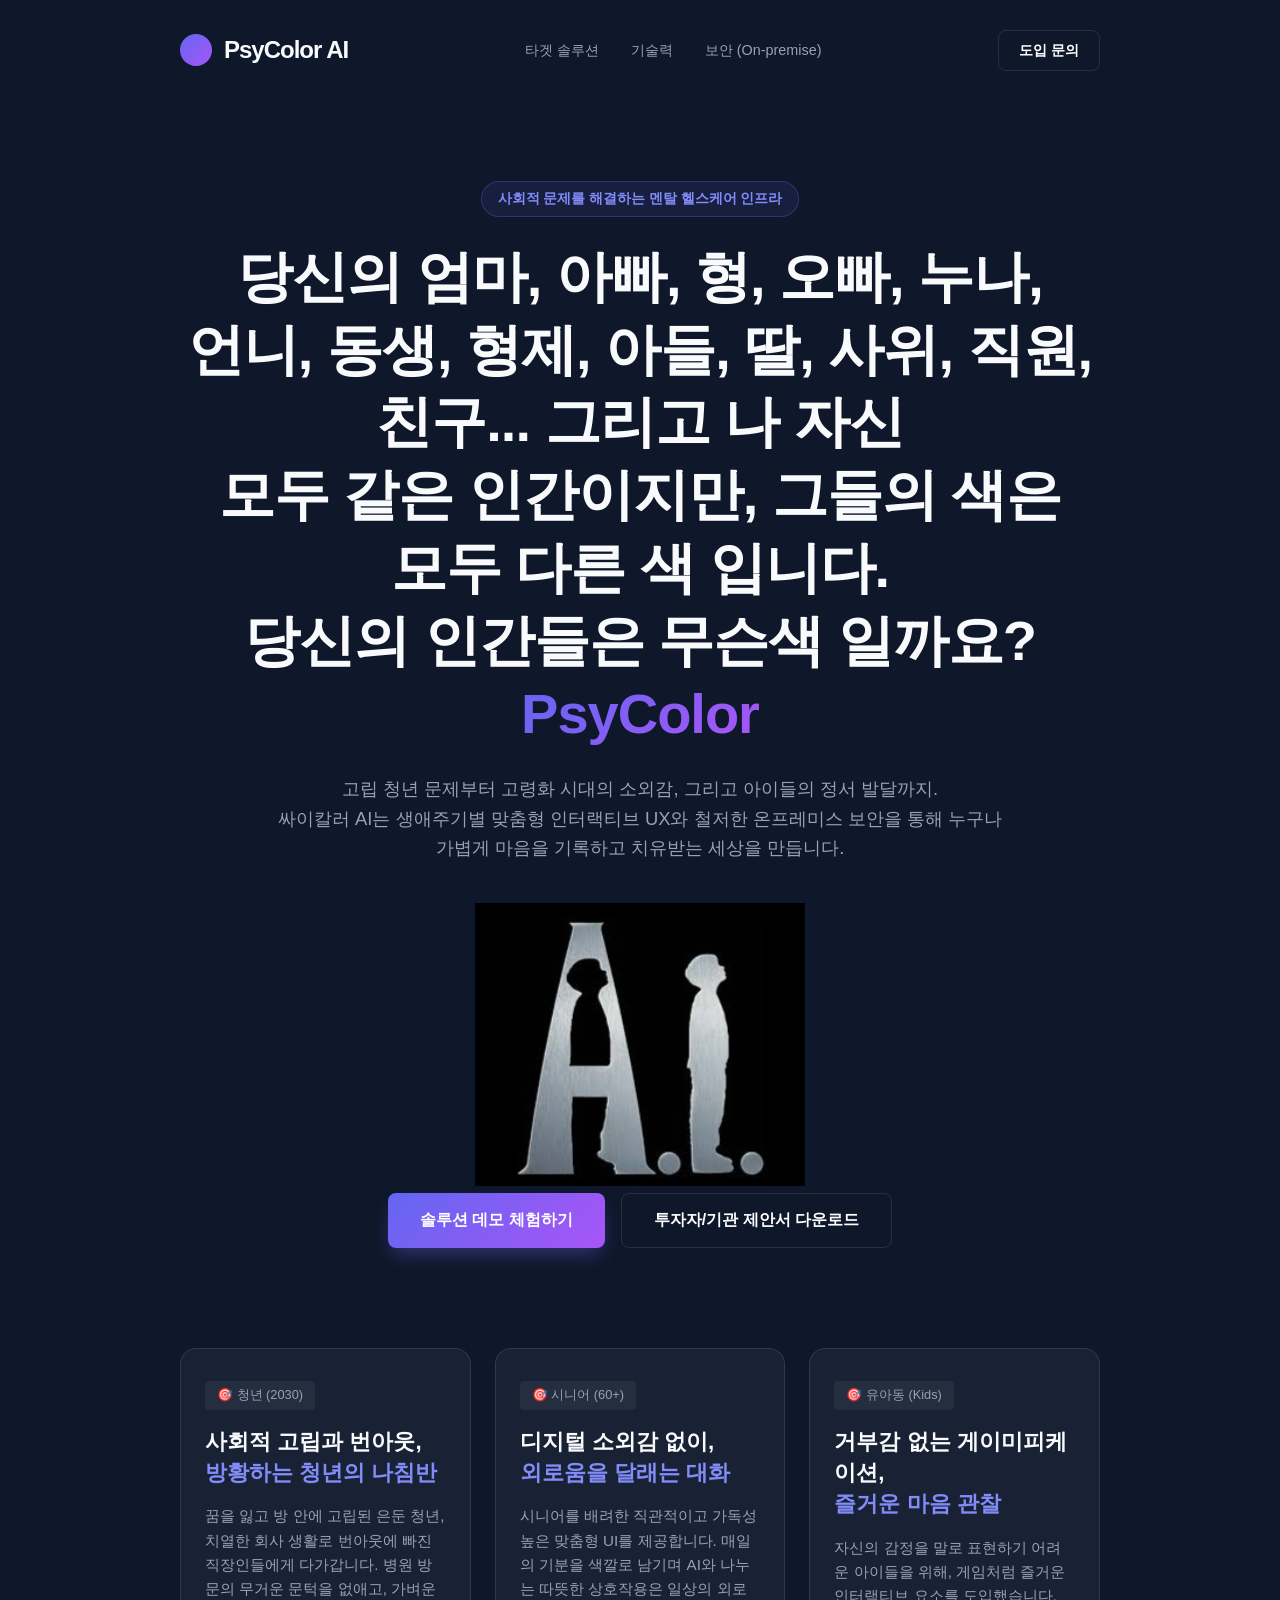
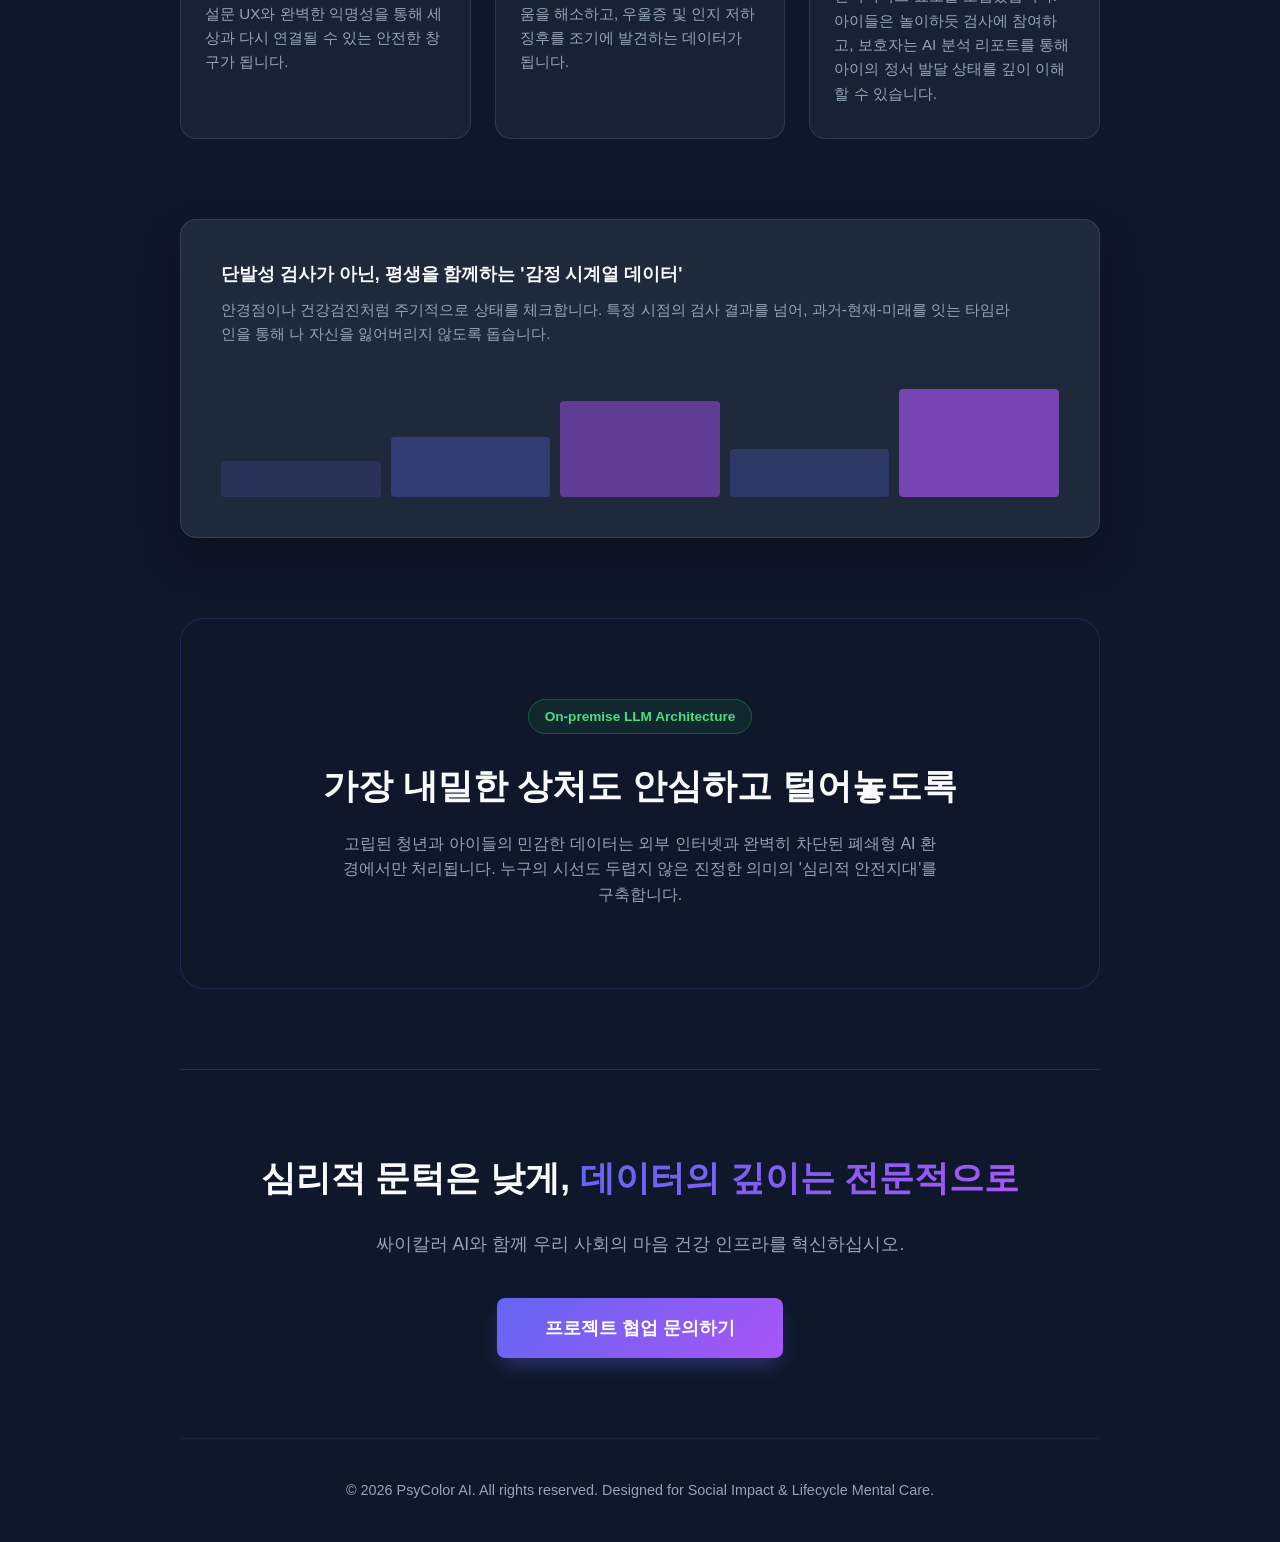
==== index.html @ fd4e789d "init page" ====
<!DOCTYPE html>
<html lang="ko">
<head>
    <meta charset="UTF-8">
    <meta name="viewport" content="width=device-width, initial-scale=1.0">
    <title>싸이칼러 AI (PsyColor AI) - 생애주기 맞춤형 마음 건강 솔루션</title>
    <link rel="stylesheet" href="css/psycolor_landing_mockup_v3.css">
</head>
<body>
    <div class="container">
        <!-- Header -->
        <header>
            <div class="logo">
                <div class="logo-icon"></div>
                PsyColor AI
            </div>
            <div class="nav-links">
                <span>타겟 솔루션</span>
                <span>기술력</span>
                <span>보안 (On-premise)</span>
            </div>
            <button class="btn btn-secondary" style="padding: 10px 20px; font-size: 0.9rem;">도입 문의</button>
        </header>

        <!-- Hero Section -->
        <section class="hero">
            <div class="badge">사회적 문제를 해결하는 멘탈 헬스케어 인프라</div>
            <h1>
                당신의 엄마, 아빠, 형, 오빠, 누나, 언니, 동생, 형제, 아들, 딸, 사위, 직원, 친구... 그리고 나 자신<br>
                모두 같은 인간이지만, 그들의 색은 모두 다른 색 입니다.<br>
                당신의 인간들은 무슨색 일까요?<br>
                <span class="gradient-text">PsyColor</span>
            </h1>
            <p class="sub-copy">
                고립 청년 문제부터 고령화 시대의 소외감, 그리고 아이들의 정서 발달까지.<br>
                싸이칼러 AI는 생애주기별 맞춤형 인터랙티브 UX와 철저한 온프레미스 보안을 통해 누구나 가볍게 마음을 기록하고 치유받는 세상을 만듭니다.
            </p>
            <img src="images/ai_image.jpeg" alt="PsyColor AI" class="hero-image">
            <div class="cta-group">
                <button class="btn btn-primary">솔루션 데모 체험하기</button>
                <button class="btn btn-secondary">투자자/기관 제안서 다운로드</button>
            </div>
        </section>

        <!-- Target Audiences Section (3 Pillars) -->
        <section class="features-grid">
            <div class="feature-card">
                <div class="target-tag">🎯 청년 (2030)</div>
                <h3>사회적 고립과 번아웃,<br><span style="color: var(--accent);">방황하는 청년의 나침반</span></h3>
                <p>꿈을 잃고 방 안에 고립된 은둔 청년, 치열한 회사 생활로 번아웃에 빠진 직장인들에게 다가갑니다. 병원 방문의 무거운 문턱을 없애고, 가벼운 설문 UX와 완벽한 익명성을 통해 세상과 다시 연결될 수 있는 안전한 창구가 됩니다.</p>
            </div>
            <div class="feature-card">
                <div class="target-tag">🎯 시니어 (60+)</div>
                <h3>디지털 소외감 없이,<br><span style="color: var(--accent);">외로움을 달래는 대화</span></h3>
                <p>시니어를 배려한 직관적이고 가독성 높은 맞춤형 UI를 제공합니다. 매일의 기분을 색깔로 남기며 AI와 나누는 따뜻한 상호작용은 일상의 외로움을 해소하고, 우울증 및 인지 저하 징후를 조기에 발견하는 데이터가 됩니다.</p>
            </div>
            <div class="feature-card">
                <div class="target-tag">🎯 유아동 (Kids)</div>
                <h3>거부감 없는 게이미피케이션,<br><span style="color: var(--accent);">즐거운 마음 관찰</span></h3>
                <p>자신의 감정을 말로 표현하기 어려운 아이들을 위해, 게임처럼 즐거운 인터랙티브 요소를 도입했습니다. 아이들은 놀이하듯 검사에 참여하고, 보호자는 AI 분석 리포트를 통해 아이의 정서 발달 상태를 깊이 이해할 수 있습니다.</p>
            </div>
        </section>

        <!-- Data/Tracking Banner -->
        <div class="dashboard-mockup">
            <div style="text-align: left; font-size: 1.1rem; font-weight: bold; margin-bottom: 10px;">
                단발성 검사가 아닌, 평생을 함께하는 '감정 시계열 데이터'
            </div>
            <p style="color: var(--text-dim); font-size: 0.95rem; margin-bottom: 30px; max-width: 800px;">
                안경점이나 건강검진처럼 주기적으로 상태를 체크합니다. 특정 시점의 검사 결과를 넘어, 과거-현재-미래를 잇는 타임라인을 통해 나 자신을 잃어버리지 않도록 돕습니다.
            </p>
            <div style="display: flex; gap: 10px; align-items: flex-end; height: 120px; opacity: 0.8;">
                <div style="width: 100%; background: rgba(99,102,241,0.2); height: 30%; border-radius: 4px;"></div>
                <div style="width: 100%; background: rgba(99,102,241,0.4); height: 50%; border-radius: 4px;"></div>
                <div style="width: 100%; background: rgba(168,85,247,0.6); height: 80%; border-radius: 4px;"></div>
                <div style="width: 100%; background: rgba(99,102,241,0.3); height: 40%; border-radius: 4px;"></div>
                <div style="width: 100%; background: rgba(168,85,247,0.8); height: 90%; border-radius: 4px;"></div>
            </div>
        </div>

        <!-- Security Highlight -->
        <section class="security-banner">
            <div class="badge" style="background: rgba(34, 197, 94, 0.1); border-color: rgba(34, 197, 94, 0.3); color: #4ade80;">On-premise LLM Architecture</div>
            <h2>가장 내밀한 상처도 안심하고 털어놓도록</h2>
            <p style="color: var(--text-dim); max-width: 600px; margin: 0 auto;">
                고립된 청년과 아이들의 민감한 데이터는 외부 인터넷과 완벽히 차단된 폐쇄형 AI 환경에서만 처리됩니다. 
                누구의 시선도 두렵지 않은 진정한 의미의 '심리적 안전지대'를 구축합니다.
            </p>
        </section>

        <!-- Bottom CTA -->
        <section class="footer-cta">
            <h2>심리적 문턱은 낮게, <span class="gradient-text">데이터의 깊이는 전문적으로</span></h2>
            <p style="color: var(--text-dim); margin-bottom: 40px; font-size: 1.1rem;">싸이칼러 AI와 함께 우리 사회의 마음 건강 인프라를 혁신하십시오.</p>
            <button class="btn btn-primary" style="padding: 18px 48px; font-size: 1.1rem;">프로젝트 협업 문의하기</button>
        </section>

        <!-- Footer -->
        <footer>
            &copy; 2026 PsyColor AI. All rights reserved. Designed for Social Impact & Lifecycle Mental Care.
        </footer>
    </div>
</body>
</html>
---- css/psycolor_landing_mockup_v3.css ----
/* Base Variables & Reset */
:root {
    --bg-color: #0f172a;
    --surface-color: #1e293b;
    --primary-gradient: linear-gradient(135deg, #6366f1 0%, #a855f7 100%);
    --text-main: #f8fafc;
    --text-dim: #94a3b8;
    --accent: #818cf8;
    --glass-bg: rgba(30, 41, 59, 0.7);
    --glass-border: rgba(255, 255, 255, 0.1);
}

* {
    margin: 0;
    padding: 0;
    box-sizing: border-box;
    font-family: 'Pretendard', -apple-system, BlinkMacSystemFont, 'Segoe UI', Roboto, sans-serif;
}

body {
    background-color: var(--bg-color);
    color: var(--text-main);
    line-height: 1.6;
    -webkit-font-smoothing: antialiased;
}

.container {
    width: 100%;
    max-width: 1000px;
    margin: 0 auto;
    padding: 0 40px;
}

/* Navigation */
header {
    padding: 30px 0;
    display: flex;
    justify-content: space-between;
    align-items: center;
}

.logo {
    font-size: 1.5rem;
    font-weight: 800;
    letter-spacing: -1px;
    display: flex;
    align-items: center;
}

.logo-icon {
    width: 32px;
    height: 32px;
    background: var(--primary-gradient);
    border-radius: 50%;
    margin-right: 12px;
}

.nav-links {
    display: flex;
    gap: 32px;
    font-size: 0.9rem;
    font-weight: 500;
    color: var(--text-dim);
}

.nav-links span {
    cursor: pointer;
    transition: color 0.2s;
}

.nav-links span:hover {
    color: var(--text-main);
}

/* Hero Section */
.hero {
    padding: 80px 0 40px 0;
    text-align: center;
}

.badge {
    display: inline-block;
    padding: 6px 16px;
    background: rgba(99, 102, 241, 0.1);
    border: 1px solid rgba(99, 102, 241, 0.3);
    border-radius: 20px;
    font-size: 0.85rem;
    color: var(--accent);
    font-weight: 600;
    margin-bottom: 24px;
}

h1 {
    font-size: 3.5rem;
    font-weight: 800;
    line-height: 1.3;
    margin-bottom: 24px;
    letter-spacing: -1px;
    word-break: keep-all;
}

.gradient-text {
    background: var(--primary-gradient);
    -webkit-background-clip: text;
    -webkit-text-fill-color: transparent;
}

.sub-copy {
    font-size: 1.15rem;
    color: var(--text-dim);
    max-width: 750px;
    margin: 0 auto 40px auto;
    word-break: keep-all;
}

/* Buttons */
.cta-group {
    display: flex;
    justify-content: center;
    gap: 16px;
}

.btn {
    padding: 16px 32px;
    border-radius: 8px;
    font-weight: 700;
    font-size: 1rem;
    text-decoration: none;
    cursor: pointer;
    transition: all 0.2s ease;
}

.btn-primary {
    background: var(--primary-gradient);
    color: white;
    box-shadow: 0 10px 20px -5px rgba(99, 102, 241, 0.4);
    border: none;
}

.btn-secondary {
    background: transparent;
    border: 1px solid var(--glass-border);
    color: white;
}

/* Target Audience Section (3 Pillars replaced) */
.features-grid {
    display: grid;
    grid-template-columns: repeat(3, 1fr);
    gap: 24px;
    margin-top: 60px;
    position: relative;
    z-index: 10;
    padding-bottom: 80px;
}

.feature-card {
    background: var(--glass-bg);
    backdrop-filter: blur(12px);
    -webkit-backdrop-filter: blur(12px);
    border: 1px solid var(--glass-border);
    padding: 32px 24px;
    border-radius: 16px;
    text-align: left;
}

.target-tag {
    display: inline-block;
    padding: 4px 12px;
    background: rgba(255, 255, 255, 0.05);
    border-radius: 4px;
    font-size: 0.8rem;
    color: var(--text-dim);
    margin-bottom: 16px;
}

.feature-card h3 {
    font-size: 1.4rem;
    margin-bottom: 16px;
    color: var(--text-main);
    line-height: 1.4;
}

.feature-card p {
    font-size: 0.95rem;
    color: var(--text-dim);
    line-height: 1.6;
}

/* Timeline Dashboard Graphic */
.dashboard-mockup {
    background: var(--surface-color);
    border-radius: 16px;
    border: 1px solid var(--glass-border);
    padding: 40px;
    height: auto;
    position: relative;
    overflow: hidden;
    box-shadow: 0 20px 40px rgba(0, 0, 0, 0.3);
    margin-bottom: 80px;
}

.security-banner {
    background: linear-gradient(rgba(15, 23, 42, 0.85), rgba(15, 23, 42, 0.85)), url('https://images.unsplash.com/photo-1550751827-4bd374c3f58b?auto=format&fit=crop&q=80&w=1000');
    background-size: cover;
    background-position: center;
    padding: 80px 40px;
    border-radius: 24px;
    border: 1px solid rgba(99, 102, 241, 0.2);
    text-align: center;
    margin-bottom: 80px;
}

.security-banner h2 {
    font-size: 2.2rem;
    margin-bottom: 16px;
}

/* Footer CTA */
.footer-cta {
    padding: 80px 0;
    text-align: center;
    border-top: 1px solid var(--glass-border);
}

.footer-cta h2 {
    font-size: 2.2rem;
    margin-bottom: 24px;
}

footer {
    padding: 40px 0;
    text-align: center;
    font-size: 0.9rem;
    color: var(--text-dim);
    border-top: 1px solid rgba(255, 255, 255, 0.05);
}
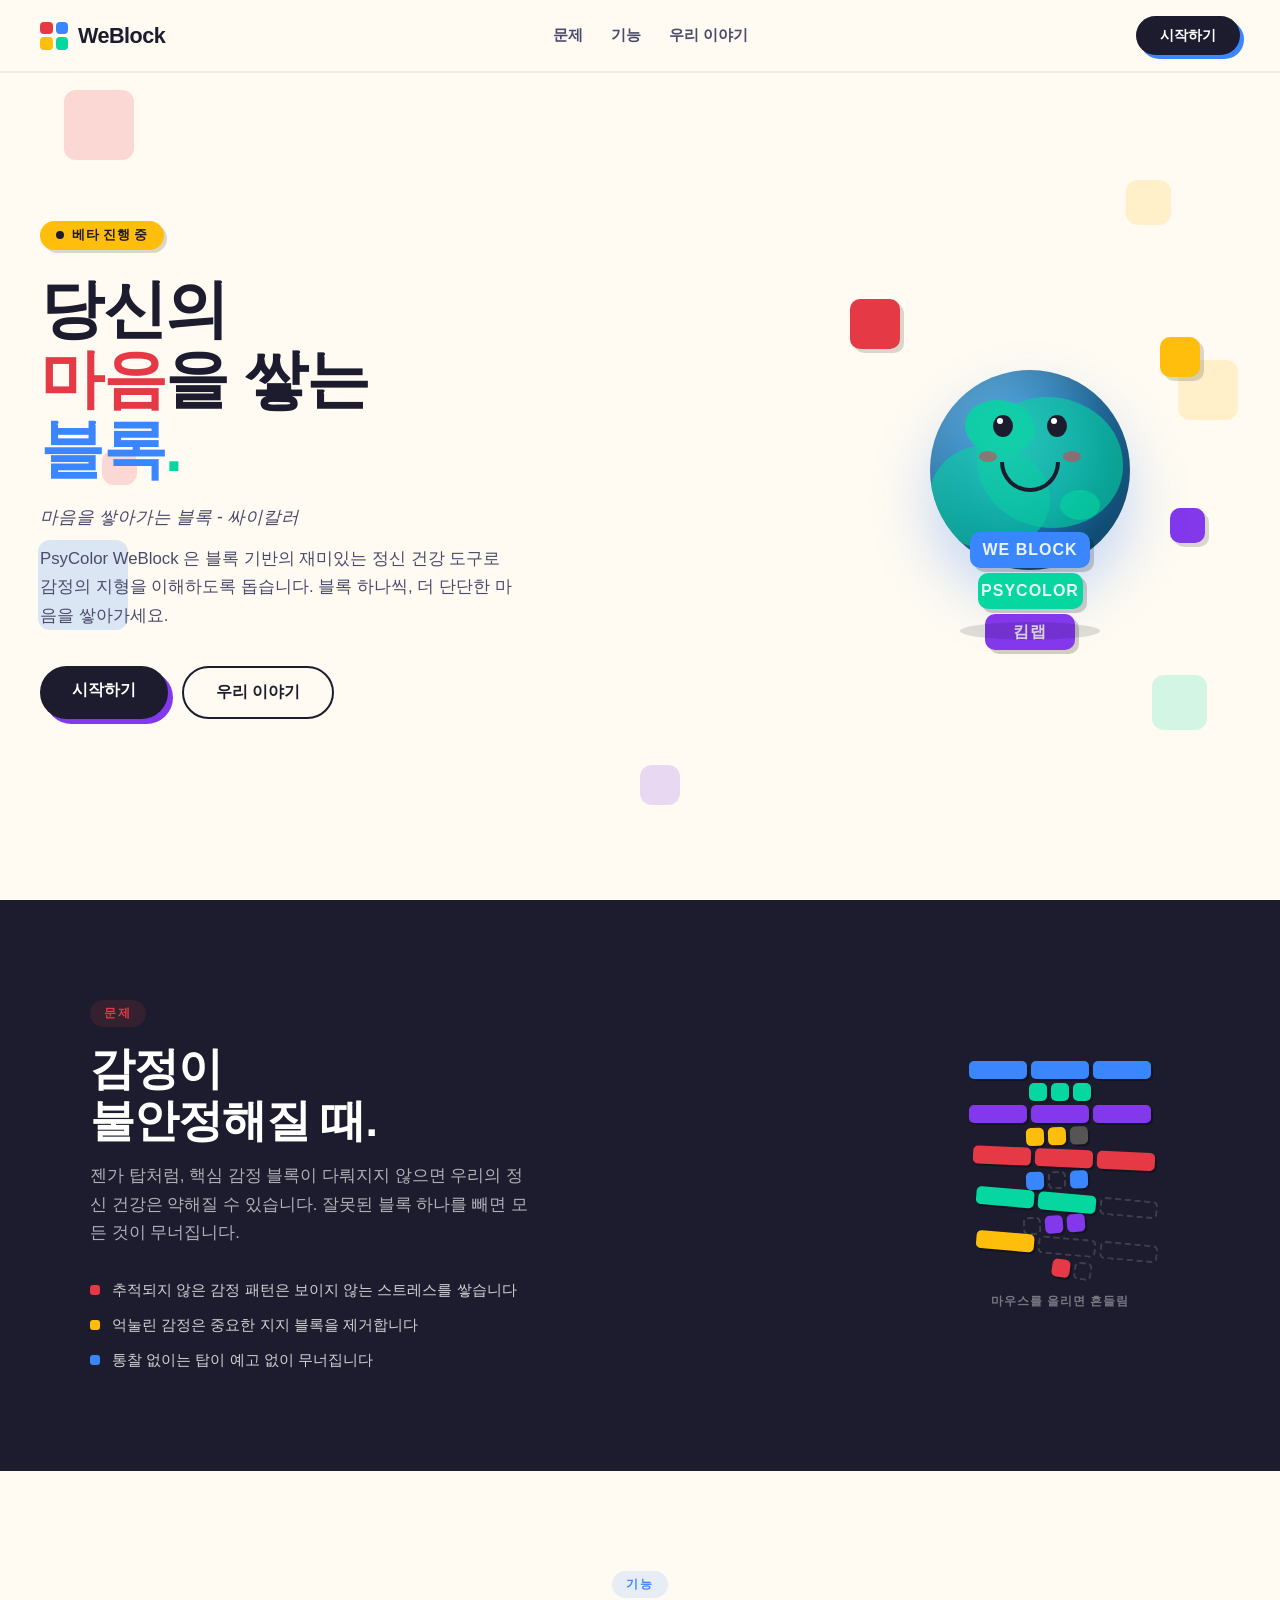
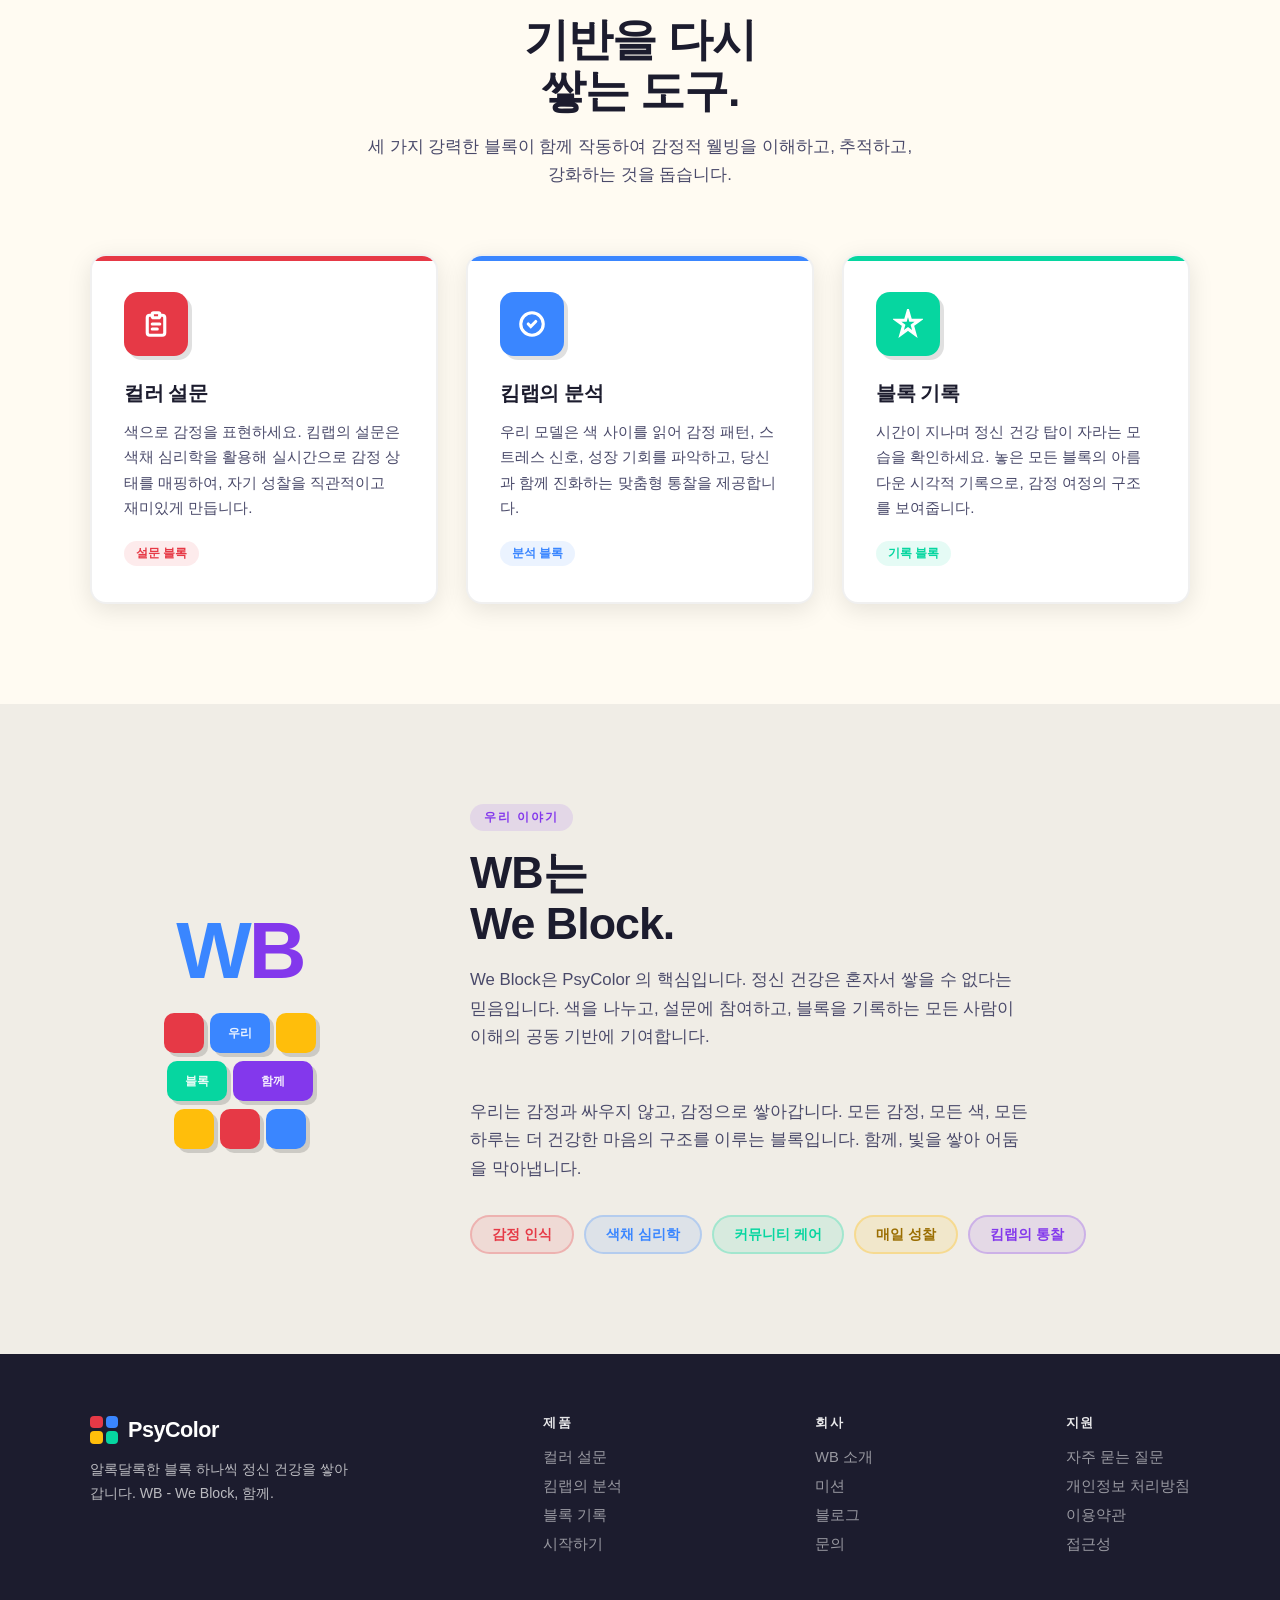
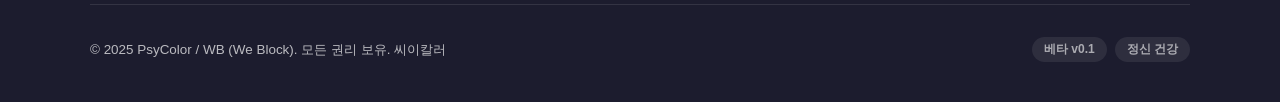
==== commit 91c12361: "first commit" ====
--- a/index.html
+++ b/index.html
@@ -1,105 +1,23 @@
-
 <!DOCTYPE html>
 <html lang="ko">
 <head>
-    <meta charset="UTF-8">
-    <meta name="viewport" content="width=device-width, initial-scale=1.0">
-    <title>싸이칼러 AI (PsyColor AI) - 생애주기 맞춤형 마음 건강 솔루션</title>
-    <link rel="stylesheet" href="css/psycolor_landing_mockup_v3.css">
+  <meta charset="UTF-8" />
+  <meta name="viewport" content="width=device-width, initial-scale=1.0" />
+  <title>WeBlock - 당신의 마음을 쌓는 블록</title>
+  <style>
+    body.loading {
+      margin: 0;
+      min-height: 100vh;
+      display: grid;
+      place-items: center;
+      font-family: 'Trebuchet MS', 'Gill Sans', 'Segoe UI', sans-serif;
+      background: #FFFBF2;
+      color: #1C1C2E;
+    }
+  </style>
 </head>
-<body>
-    <div class="container">
-        <!-- Header -->
-        <header>
-            <div class="logo">
-                <div class="logo-icon"></div>
-                PsyColor AI
-            </div>
-            <div class="nav-links">
-                <span>타겟 솔루션</span>
-                <span>기술력</span>
-                <span>보안 (On-premise)</span>
-            </div>
-            <button class="btn btn-secondary" style="padding: 10px 20px; font-size: 0.9rem;">도입 문의</button>
-        </header>
-
-        <!-- Hero Section -->
-        <section class="hero">
-            <div class="badge">사회적 문제를 해결하는 멘탈 헬스케어 인프라</div>
-            <h1>
-                당신의 엄마, 아빠, 형, 오빠, 누나, 언니, 동생, 형제, 아들, 딸, 사위, 직원, 친구... 그리고 나 자신<br>
-                모두 같은 인간이지만, 그들의 색은 모두 다른 색 입니다.<br>
-                당신의 인간들은 무슨색 일까요?<br>
-                <span class="gradient-text">PsyColor</span>
-            </h1>
-            <p class="sub-copy">
-                고립 청년 문제부터 고령화 시대의 소외감, 그리고 아이들의 정서 발달까지.<br>
-                싸이칼러 AI는 생애주기별 맞춤형 인터랙티브 UX와 철저한 온프레미스 보안을 통해 누구나 가볍게 마음을 기록하고 치유받는 세상을 만듭니다.
-            </p>
-            <img src="images/ai_image.jpeg" alt="PsyColor AI" class="hero-image">
-            <div class="cta-group">
-                <button class="btn btn-primary">솔루션 데모 체험하기</button>
-                <button class="btn btn-secondary">투자자/기관 제안서 다운로드</button>
-            </div>
-        </section>
-
-        <!-- Target Audiences Section (3 Pillars) -->
-        <section class="features-grid">
-            <div class="feature-card">
-                <div class="target-tag">🎯 청년 (2030)</div>
-                <h3>사회적 고립과 번아웃,<br><span style="color: var(--accent);">방황하는 청년의 나침반</span></h3>
-                <p>꿈을 잃고 방 안에 고립된 은둔 청년, 치열한 회사 생활로 번아웃에 빠진 직장인들에게 다가갑니다. 병원 방문의 무거운 문턱을 없애고, 가벼운 설문 UX와 완벽한 익명성을 통해 세상과 다시 연결될 수 있는 안전한 창구가 됩니다.</p>
-            </div>
-            <div class="feature-card">
-                <div class="target-tag">🎯 시니어 (60+)</div>
-                <h3>디지털 소외감 없이,<br><span style="color: var(--accent);">외로움을 달래는 대화</span></h3>
-                <p>시니어를 배려한 직관적이고 가독성 높은 맞춤형 UI를 제공합니다. 매일의 기분을 색깔로 남기며 AI와 나누는 따뜻한 상호작용은 일상의 외로움을 해소하고, 우울증 및 인지 저하 징후를 조기에 발견하는 데이터가 됩니다.</p>
-            </div>
-            <div class="feature-card">
-                <div class="target-tag">🎯 유아동 (Kids)</div>
-                <h3>거부감 없는 게이미피케이션,<br><span style="color: var(--accent);">즐거운 마음 관찰</span></h3>
-                <p>자신의 감정을 말로 표현하기 어려운 아이들을 위해, 게임처럼 즐거운 인터랙티브 요소를 도입했습니다. 아이들은 놀이하듯 검사에 참여하고, 보호자는 AI 분석 리포트를 통해 아이의 정서 발달 상태를 깊이 이해할 수 있습니다.</p>
-            </div>
-        </section>
-
-        <!-- Data/Tracking Banner -->
-        <div class="dashboard-mockup">
-            <div style="text-align: left; font-size: 1.1rem; font-weight: bold; margin-bottom: 10px;">
-                단발성 검사가 아닌, 평생을 함께하는 '감정 시계열 데이터'
-            </div>
-            <p style="color: var(--text-dim); font-size: 0.95rem; margin-bottom: 30px; max-width: 800px;">
-                안경점이나 건강검진처럼 주기적으로 상태를 체크합니다. 특정 시점의 검사 결과를 넘어, 과거-현재-미래를 잇는 타임라인을 통해 나 자신을 잃어버리지 않도록 돕습니다.
-            </p>
-            <div style="display: flex; gap: 10px; align-items: flex-end; height: 120px; opacity: 0.8;">
-                <div style="width: 100%; background: rgba(99,102,241,0.2); height: 30%; border-radius: 4px;"></div>
-                <div style="width: 100%; background: rgba(99,102,241,0.4); height: 50%; border-radius: 4px;"></div>
-                <div style="width: 100%; background: rgba(168,85,247,0.6); height: 80%; border-radius: 4px;"></div>
-                <div style="width: 100%; background: rgba(99,102,241,0.3); height: 40%; border-radius: 4px;"></div>
-                <div style="width: 100%; background: rgba(168,85,247,0.8); height: 90%; border-radius: 4px;"></div>
-            </div>
-        </div>
-
-        <!-- Security Highlight -->
-        <section class="security-banner">
-            <div class="badge" style="background: rgba(34, 197, 94, 0.1); border-color: rgba(34, 197, 94, 0.3); color: #4ade80;">On-premise LLM Architecture</div>
-            <h2>가장 내밀한 상처도 안심하고 털어놓도록</h2>
-            <p style="color: var(--text-dim); max-width: 600px; margin: 0 auto;">
-                고립된 청년과 아이들의 민감한 데이터는 외부 인터넷과 완벽히 차단된 폐쇄형 AI 환경에서만 처리됩니다. 
-                누구의 시선도 두렵지 않은 진정한 의미의 '심리적 안전지대'를 구축합니다.
-            </p>
-        </section>
-
-        <!-- Bottom CTA -->
-        <section class="footer-cta">
-            <h2>심리적 문턱은 낮게, <span class="gradient-text">데이터의 깊이는 전문적으로</span></h2>
-            <p style="color: var(--text-dim); margin-bottom: 40px; font-size: 1.1rem;">싸이칼러 AI와 함께 우리 사회의 마음 건강 인프라를 혁신하십시오.</p>
-            <button class="btn btn-primary" style="padding: 18px 48px; font-size: 1.1rem;">프로젝트 협업 문의하기</button>
-        </section>
-
-        <!-- Footer -->
-        <footer>
-            &copy; 2026 PsyColor AI. All rights reserved. Designed for Social Impact & Lifecycle Mental Care.
-        </footer>
-    </div>
+<body class="loading">
+  <p>로딩 중…</p>
+  <script src="js/import-html.js" data-src="WeBlock_landing_v1.html"></script>
 </body>
 </html>
